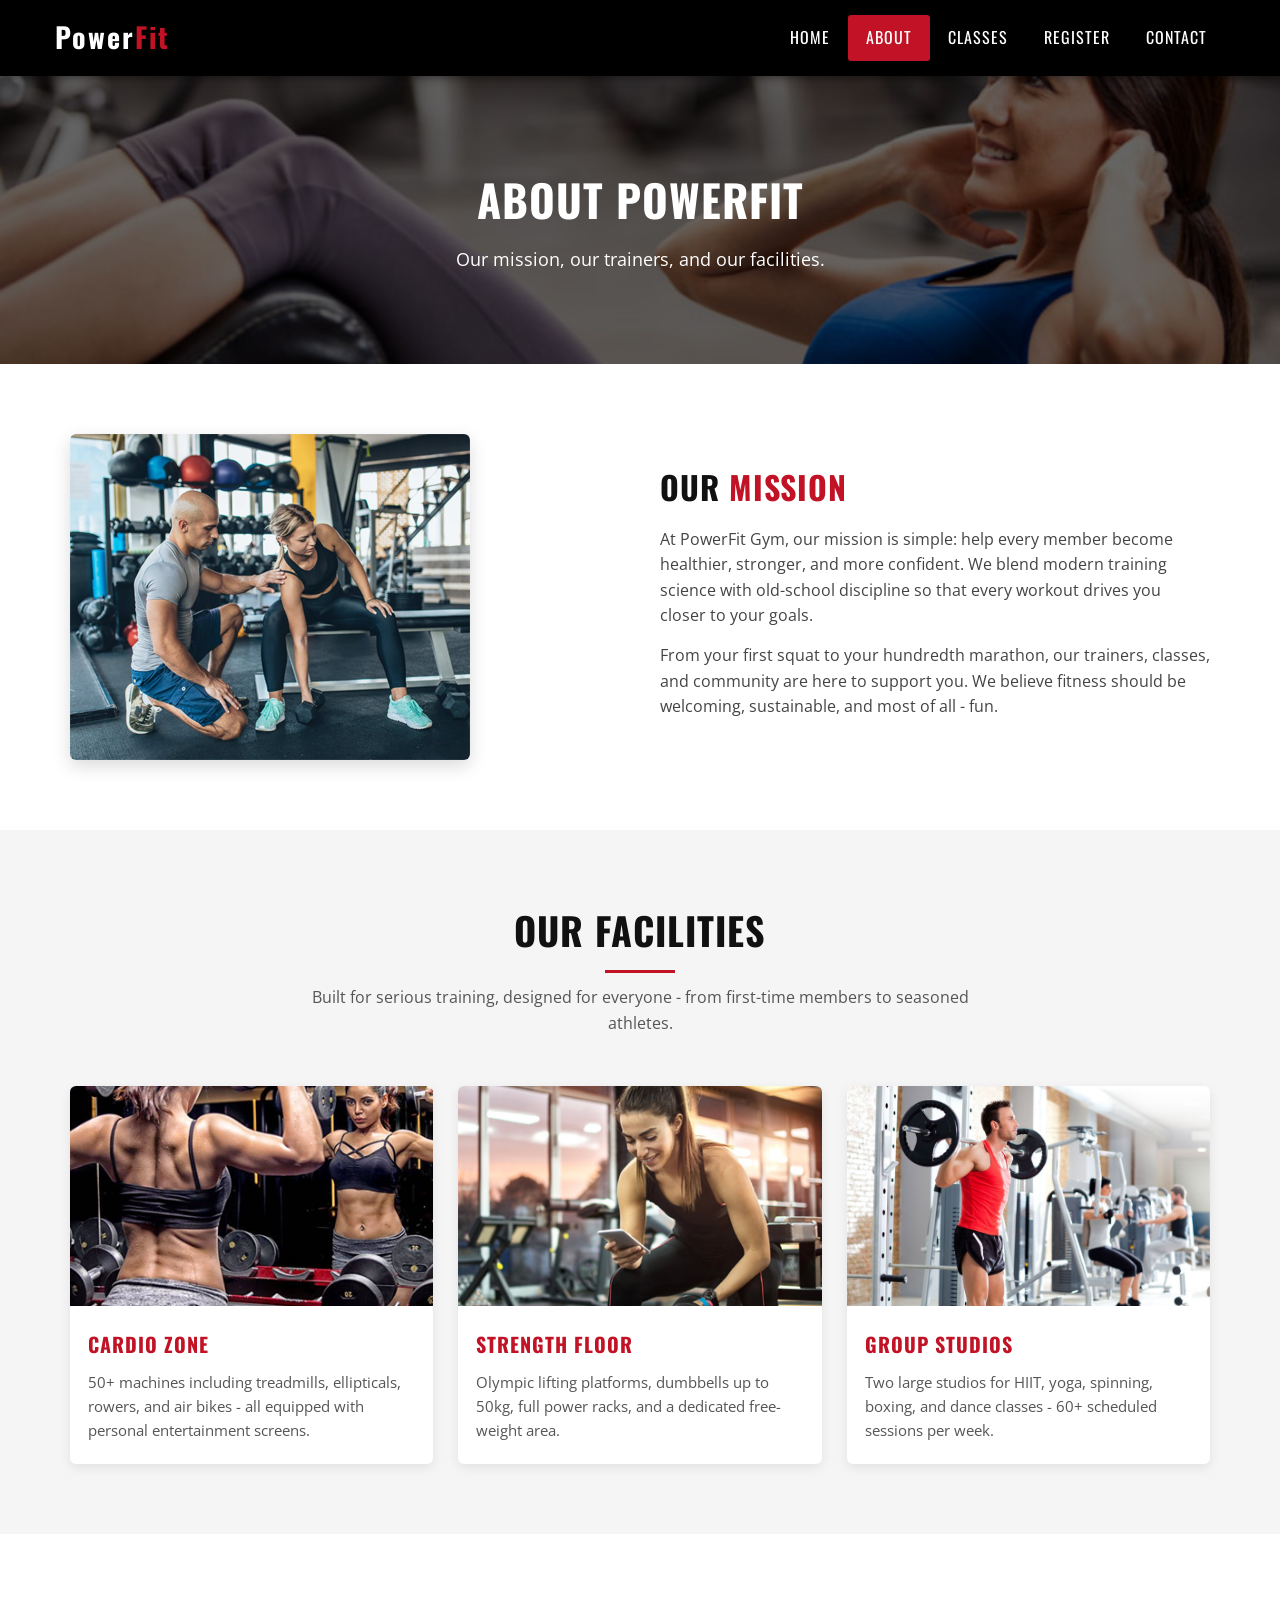
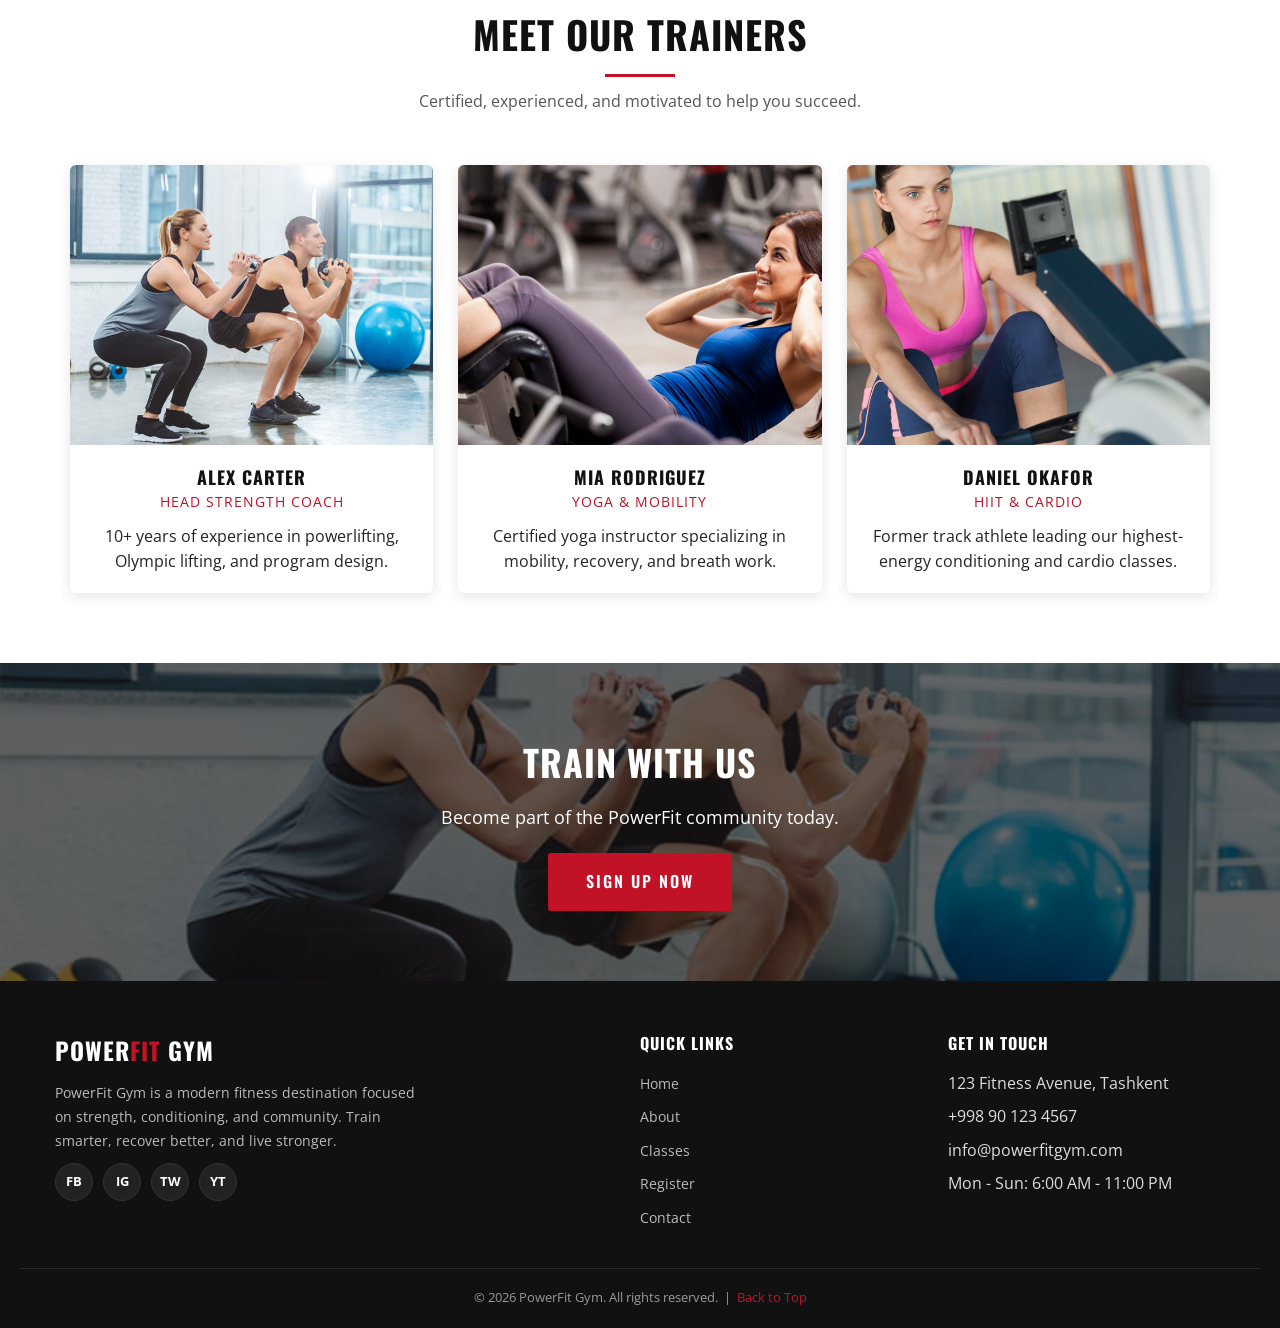
==== about.html @ 99c23273 "Add readme" ====
<!DOCTYPE html>
<html lang="en">
<head>
    <meta charset="UTF-8">
    <meta name="viewport" content="width=device-width, initial-scale=1.0">
    <title>PowerFit Gym | About Us</title>
    <meta name="description" content="Learn about PowerFit Gym - our mission, our trainers, and our world-class facilities.">
    <link rel="stylesheet" href="css/styles.css">
</head>
<body id="top">

    <!-- ============ Header / Navigation ============ -->
    <header class="site-header">
        <div class="header-inner">
            <div class="logo">
                <a href="index.html">Power<span>Fit</span></a>
            </div>
            <div class="ham-burger" aria-label="Toggle menu">
                <span></span>
                <span></span>
                <span></span>
            </div>
            <nav class="main-nav" aria-label="Main navigation">
                <ul>
                    <li><a href="index.html">Home</a></li>
                    <li><a href="about.html">About</a></li>
                    <li><a href="classes.html">Classes</a></li>
                    <li><a href="register.html">Register</a></li>
                    <li><a href="contact.html">Contact</a></li>
                </ul>
            </nav>
        </div>
    </header>

    <!-- ============ Main Content ============ -->
    <main>

        <!-- Page banner -->
        <section class="page-banner">
            <h1>About PowerFit</h1>
            <p>Our mission, our trainers, and our facilities.</p>
        </section>

        <!-- Mission -->
        <section class="bg-white">
            <div class="container">
                <div class="two-column">
                    <img src="assets/about1.jpg" alt="PowerFit Gym facility">
                    <div>
                        <h2>Our <span>Mission</span></h2>
                        <p>At PowerFit Gym, our mission is simple: help every member become healthier, stronger, and more confident. We blend modern training science with old-school discipline so that every workout drives you closer to your goals.</p>
                        <p>From your first squat to your hundredth marathon, our trainers, classes, and community are here to support you. We believe fitness should be welcoming, sustainable, and most of all - fun.</p>
                    </div>
                </div>
            </div>
        </section>

        <!-- Facilities -->
        <section>
            <div class="container">
                <div class="section-title">
                    <h2>Our Facilities</h2>
                    <p>Built for serious training, designed for everyone - from first-time members to seasoned athletes.</p>
                </div>
                <div class="feature-grid">
                    <article class="feature-card">
                        <img src="assets/about2.jpg" alt="Cardio area">
                        <div class="feature-text">
                            <h4>Cardio Zone</h4>
                            <p>50+ machines including treadmills, ellipticals, rowers, and air bikes - all equipped with personal entertainment screens.</p>
                        </div>
                    </article>
                    <article class="feature-card">
                        <img src="assets/about3.jpg" alt="Weight lifting area">
                        <div class="feature-text">
                            <h4>Strength Floor</h4>
                            <p>Olympic lifting platforms, dumbbells up to 50kg, full power racks, and a dedicated free-weight area.</p>
                        </div>
                    </article>
                    <article class="feature-card">
                        <img src="assets/gallery3.jpg" alt="Group fitness studio">
                        <div class="feature-text">
                            <h4>Group Studios</h4>
                            <p>Two large studios for HIIT, yoga, spinning, boxing, and dance classes - 60+ scheduled sessions per week.</p>
                        </div>
                    </article>
                </div>
            </div>
        </section>

        <!-- Trainers -->
        <section class="bg-white">
            <div class="container">
                <div class="section-title">
                    <h2>Meet Our Trainers</h2>
                    <p>Certified, experienced, and motivated to help you succeed.</p>
                </div>
                <div class="trainer-grid">
                    <article class="trainer-card">
                        <img src="assets/gallery1.jpg" alt="Trainer Alex Carter">
                        <div class="trainer-info">
                            <h4>Alex Carter</h4>
                            <p class="role">Head Strength Coach</p>
                            <p>10+ years of experience in powerlifting, Olympic lifting, and program design.</p>
                        </div>
                    </article>
                    <article class="trainer-card">
                        <img src="assets/gallery2.jpg" alt="Trainer Mia Rodriguez">
                        <div class="trainer-info">
                            <h4>Mia Rodriguez</h4>
                            <p class="role">Yoga &amp; Mobility</p>
                            <p>Certified yoga instructor specializing in mobility, recovery, and breath work.</p>
                        </div>
                    </article>
                    <article class="trainer-card">
                        <img src="assets/gallery4.jpg" alt="Trainer Daniel Okafor">
                        <div class="trainer-info">
                            <h4>Daniel Okafor</h4>
                            <p class="role">HIIT &amp; Cardio</p>
                            <p>Former track athlete leading our highest-energy conditioning and cardio classes.</p>
                        </div>
                    </article>
                </div>
            </div>
        </section>

        <!-- CTA -->
        <section class="cta-strip">
            <h2>Train With Us</h2>
            <p>Become part of the PowerFit community today.</p>
            <a href="register.html" class="btn">Sign Up Now</a>
        </section>
    </main>

    <!-- ============ Footer ============ -->
    <footer class="site-footer">
        <div class="footer-inner">
            <div class="footer-brand">
                <h3>Power<span>Fit</span> Gym</h3>
                <p>PowerFit Gym is a modern fitness destination focused on strength, conditioning, and community. Train smarter, recover better, and live stronger.</p>
                <div class="social-links" aria-label="Social media">
                    <a href="#" aria-label="Facebook">FB</a>
                    <a href="#" aria-label="Instagram">IG</a>
                    <a href="#" aria-label="Twitter">TW</a>
                    <a href="#" aria-label="YouTube">YT</a>
                </div>
            </div>
            <div class="footer-col">
                <h4>Quick Links</h4>
                <ul>
                    <li><a href="index.html">Home</a></li>
                    <li><a href="about.html">About</a></li>
                    <li><a href="classes.html">Classes</a></li>
                    <li><a href="register.html">Register</a></li>
                    <li><a href="contact.html">Contact</a></li>
                </ul>
            </div>
            <div class="footer-col">
                <h4>Get In Touch</h4>
                <ul>
                    <li>123 Fitness Avenue, Tashkent</li>
                    <li>+998 90 123 4567</li>
                    <li>info@powerfitgym.com</li>
                    <li>Mon - Sun: 6:00 AM - 11:00 PM</li>
                </ul>
            </div>
        </div>
        <div class="footer-bottom">
            <p>&copy; 2026 PowerFit Gym. All rights reserved. &nbsp;|&nbsp; <a href="#top">Back to Top</a></p>
        </div>
    </footer>

    <a href="#top" class="back-to-top" aria-label="Back to top">&uarr;</a>

    <script src="js/scripts.js"></script>
</body>
</html>
---- css/styles.css ----
/* =========================================================
   PowerFit Gym - Main Stylesheet
   External CSS only (no inline styles, no <style> tags).
   ========================================================= */

@import url('https://fonts.googleapis.com/css2?family=Oswald:wght@300;400;500;600;700&family=Open+Sans:wght@400;600&display=swap');

/* ---------- CSS Reset / Base ---------- */
* {
    box-sizing: border-box;
    margin: 0;
    padding: 0;
}

html {
    scroll-behavior: smooth;
}

body {
    font-family: 'Open Sans', Arial, sans-serif;
    color: #222;
    background-color: #f5f5f5;
    line-height: 1.6;
    overflow-x: hidden;
}

h1, h2, h3, h4, h5, h6 {
    font-family: 'Oswald', sans-serif;
    text-transform: uppercase;
    letter-spacing: 1px;
    color: #111;
}

a {
    text-decoration: none;
    color: inherit;
}

img {
    max-width: 100%;
    display: block;
}

.container {
    max-width: 1170px;
    margin: 0 auto;
    padding: 0 15px;
}

/* ---------- Header & Navigation ---------- */
.site-header {
    position: fixed;
    top: 0;
    left: 0;
    width: 100%;
    z-index: 100;
    background-color: #000000;
    padding: 15px 20px;
    box-shadow: 0 2px 8px rgba(0, 0, 0, 0.4);
}

.site-header .header-inner {
    max-width: 1170px;
    margin: 0 auto;
    display: flex;
    justify-content: space-between;
    align-items: center;
}

.logo a {
    font-family: 'Oswald', sans-serif;
    font-size: 28px;
    font-weight: 700;
    color: #ffffff;
    letter-spacing: 2px;
}

.logo a span {
    color: #c11325;
}

.main-nav ul {
    list-style: none;
    display: flex;
}

.main-nav ul li a {
    display: block;
    padding: 10px 18px;
    color: #ffffff;
    font-family: 'Oswald', sans-serif;
    font-size: 16px;
    text-transform: uppercase;
    letter-spacing: 1px;
    transition: color 0.3s ease, background-color 0.3s ease;
    border-radius: 3px;
}

.main-nav ul li a:hover,
.main-nav ul li a.active {
    background-color: #c11325;
    color: #ffffff;
}

.ham-burger {
    display: none;
    width: 35px;
    height: 28px;
    cursor: pointer;
    flex-direction: column;
    justify-content: space-between;
    z-index: 110;
}

.ham-burger span {
    display: block;
    height: 4px;
    width: 100%;
    background-color: #ffffff;
    border-radius: 2px;
    transition: transform 0.4s ease, opacity 0.4s ease;
}

.ham-burger.active span:nth-child(1) {
    transform: translateY(12px) rotate(45deg);
}

.ham-burger.active span:nth-child(2) {
    opacity: 0;
}

.ham-burger.active span:nth-child(3) {
    transform: translateY(-12px) rotate(-45deg);
}

/* ---------- Page Layout / Hero ---------- */
main {
    padding-top: 75px;
    min-height: calc(100vh - 200px);
}

.hero {
    background-image: linear-gradient(rgba(0, 0, 0, 0.55), rgba(0, 0, 0, 0.55)), url('../assets/home.jpg');
    background-size: cover;
    background-position: center;
    color: #ffffff;
    height: 90vh;
    display: flex;
    align-items: center;
    justify-content: center;
    text-align: center;
    padding: 0 20px;
}

.hero-content h1 {
    color: #ffffff;
    font-size: 56px;
    font-weight: 700;
    margin-bottom: 15px;
}

.hero-content h1 span {
    color: #c11325;
}

.hero-content p {
    font-size: 20px;
    margin-bottom: 30px;
    max-width: 700px;
    margin-left: auto;
    margin-right: auto;
}

/* ---------- Page Banner (used on inner pages) ---------- */
.page-banner {
    background-image: linear-gradient(rgba(0, 0, 0, 0.6), rgba(0, 0, 0, 0.6)), url('../assets/gallery2.jpg');
    background-size: cover;
    background-position: center;
    color: #ffffff;
    text-align: center;
    padding: 90px 20px;
}

.page-banner h1 {
    color: #ffffff;
    font-size: 44px;
    margin-bottom: 10px;
}

.page-banner p {
    font-size: 18px;
}

/* ---------- Buttons ---------- */
.btn {
    display: inline-block;
    padding: 14px 36px;
    background-color: #c11325;
    color: #ffffff;
    font-family: 'Oswald', sans-serif;
    font-size: 16px;
    font-weight: 600;
    text-transform: uppercase;
    letter-spacing: 2px;
    border: 2px solid #c11325;
    border-radius: 3px;
    cursor: pointer;
    transition: background-color 0.3s ease, color 0.3s ease, transform 0.2s ease;
}

.btn:hover {
    background-color: #ffffff;
    color: #c11325;
    transform: translateY(-2px);
}

.btn-secondary {
    background-color: transparent;
    color: #ffffff;
    border-color: #ffffff;
}

.btn-secondary:hover {
    background-color: #ffffff;
    color: #000000;
}

/* ---------- Sections ---------- */
section {
    padding: 70px 0;
}

.section-title {
    text-align: center;
    margin-bottom: 50px;
}

.section-title h2 {
    font-size: 38px;
    color: #111;
    position: relative;
    display: inline-block;
    padding-bottom: 12px;
}

.section-title h2::after {
    content: '';
    position: absolute;
    left: 50%;
    bottom: 0;
    transform: translateX(-50%);
    width: 70px;
    height: 3px;
    background-color: #c11325;
}

.section-title p {
    margin-top: 12px;
    color: #555;
    max-width: 700px;
    margin-left: auto;
    margin-right: auto;
}

/* ---------- About / Feature Cards ---------- */
.feature-grid {
    display: grid;
    grid-template-columns: repeat(3, 1fr);
    gap: 25px;
}

.feature-card {
    background-color: #ffffff;
    border-radius: 6px;
    overflow: hidden;
    box-shadow: 0 4px 12px rgba(0, 0, 0, 0.08);
    transition: transform 0.3s ease, box-shadow 0.3s ease;
}

.feature-card:hover {
    transform: translateY(-8px);
    box-shadow: 0 8px 20px rgba(0, 0, 0, 0.18);
}

.feature-card img {
    width: 100%;
    height: 220px;
    object-fit: cover;
}

.feature-card .feature-text {
    padding: 22px 18px;
}

.feature-card h4 {
    font-size: 20px;
    color: #c11325;
    margin-bottom: 10px;
}

.feature-card p {
    color: #555;
    font-size: 15px;
}

/* ---------- Two-Column Section ---------- */
.two-column {
    display: grid;
    grid-template-columns: 1fr 1fr;
    gap: 40px;
    align-items: center;
}

.two-column img {
    border-radius: 6px;
    box-shadow: 0 6px 18px rgba(0, 0, 0, 0.15);
}

.two-column h2 {
    color: #111;
    font-size: 32px;
    margin-bottom: 15px;
}

.two-column h2 span {
    color: #c11325;
}

.two-column p {
    color: #444;
    margin-bottom: 14px;
}

/* ---------- Trainer Cards ---------- */
.trainer-grid {
    display: grid;
    grid-template-columns: repeat(3, 1fr);
    gap: 25px;
}

.trainer-card {
    background-color: #ffffff;
    border-radius: 6px;
    overflow: hidden;
    text-align: center;
    box-shadow: 0 4px 14px rgba(0, 0, 0, 0.1);
    transition: transform 0.3s ease;
}

.trainer-card:hover {
    transform: scale(1.03);
}

.trainer-card img {
    width: 100%;
    height: 280px;
    object-fit: cover;
}

.trainer-card .trainer-info {
    padding: 18px;
}

.trainer-card h4 {
    color: #111;
    font-size: 18px;
}

.trainer-card .role {
    color: #c11325;
    font-size: 14px;
    margin-bottom: 10px;
    text-transform: uppercase;
    letter-spacing: 1px;
}

/* ---------- Classes Cards ---------- */
.class-grid {
    display: grid;
    grid-template-columns: repeat(3, 1fr);
    gap: 25px;
}

.class-card {
    position: relative;
    background-color: #ffffff;
    border-radius: 6px;
    overflow: hidden;
    box-shadow: 0 4px 12px rgba(0, 0, 0, 0.1);
    transition: transform 0.3s ease, box-shadow 0.3s ease;
}

.class-card:hover {
    transform: translateY(-6px);
    box-shadow: 0 10px 22px rgba(0, 0, 0, 0.18);
}

.class-card img {
    width: 100%;
    height: 220px;
    object-fit: cover;
}

.class-card .class-info {
    padding: 20px;
}

.class-card h3 {
    font-size: 22px;
    color: #111;
    margin-bottom: 8px;
}

.class-card .class-tag {
    display: inline-block;
    background-color: #c11325;
    color: #ffffff;
    padding: 4px 10px;
    border-radius: 3px;
    font-size: 12px;
    text-transform: uppercase;
    letter-spacing: 1px;
    margin-bottom: 10px;
}

.class-card p {
    color: #555;
    font-size: 15px;
}

/* ---------- Pricing Plans ---------- */
.plan-grid {
    display: grid;
    grid-template-columns: repeat(3, 1fr);
    gap: 25px;
}

.plan-card {
    background-color: #ffffff;
    border-radius: 6px;
    overflow: hidden;
    box-shadow: 0 4px 14px rgba(0, 0, 0, 0.1);
    text-align: center;
    transition: transform 0.3s ease;
}

.plan-card:hover {
    transform: translateY(-6px);
}

.plan-card .plan-header {
    background-color: #111;
    color: #ffffff;
    padding: 25px 15px;
}

.plan-card .plan-header h3 {
    color: #ffffff;
    font-size: 22px;
    margin-bottom: 8px;
}

.plan-card .plan-price {
    font-size: 36px;
    color: #c11325;
    font-family: 'Oswald', sans-serif;
    font-weight: 700;
}

.plan-card .plan-price small {
    font-size: 14px;
    color: #ddd;
}

.plan-card ul {
    list-style: none;
    padding: 25px 20px;
}

.plan-card ul li {
    padding: 8px 0;
    border-bottom: 1px solid #eee;
    color: #444;
    font-size: 15px;
}

.plan-card ul li:last-child {
    border-bottom: none;
}

.plan-card .plan-cta {
    padding: 0 20px 25px;
}

/* ---------- Form Page ---------- */
.form-section {
    background-color: #ffffff;
    padding: 50px 0;
}

.form-card {
    max-width: 760px;
    margin: 0 auto;
    background-color: #ffffff;
    padding: 35px 40px;
    border-radius: 8px;
    box-shadow: 0 6px 22px rgba(0, 0, 0, 0.1);
    border-top: 5px solid #c11325;
}

.form-card h2 {
    text-align: center;
    margin-bottom: 8px;
}

.form-card .form-intro {
    text-align: center;
    color: #555;
    margin-bottom: 28px;
}

.form-group {
    margin-bottom: 20px;
}

.form-group label {
    display: block;
    margin-bottom: 8px;
    font-weight: 600;
    color: #222;
    font-family: 'Oswald', sans-serif;
    text-transform: uppercase;
    font-size: 14px;
    letter-spacing: 1px;
}

.form-group input[type="text"],
.form-group input[type="email"],
.form-group input[type="number"],
.form-group input[type="tel"],
.form-group select,
.form-group textarea {
    width: 100%;
    padding: 12px 14px;
    border: 1px solid #ccc;
    border-radius: 4px;
    font-size: 15px;
    font-family: 'Open Sans', sans-serif;
    transition: border-color 0.3s ease, box-shadow 0.3s ease;
}

.form-group input:focus,
.form-group select:focus,
.form-group textarea:focus {
    outline: none;
    border-color: #c11325;
    box-shadow: 0 0 0 3px rgba(193, 19, 37, 0.15);
}

.form-group textarea {
    resize: vertical;
    min-height: 110px;
}

.radio-group,
.checkbox-group {
    display: flex;
    flex-wrap: wrap;
    gap: 14px;
}

.radio-group label,
.checkbox-group label {
    display: inline-flex;
    align-items: center;
    gap: 8px;
    background-color: #f7f7f7;
    padding: 10px 16px;
    border-radius: 4px;
    border: 1px solid #ddd;
    font-family: 'Open Sans', sans-serif;
    text-transform: none;
    letter-spacing: 0;
    font-size: 15px;
    font-weight: 400;
    cursor: pointer;
    transition: background-color 0.2s ease, border-color 0.2s ease;
}

.radio-group label:hover,
.checkbox-group label:hover {
    background-color: #fff0f1;
    border-color: #c11325;
}

.form-buttons {
    display: flex;
    justify-content: center;
    gap: 14px;
    margin-top: 28px;
    flex-wrap: wrap;
}

.btn-reset {
    background-color: #555;
    border-color: #555;
}

.btn-reset:hover {
    background-color: #ffffff;
    color: #555;
    border-color: #555;
}

/* ---------- Contact Page ---------- */
.contact-grid {
    display: grid;
    grid-template-columns: repeat(3, 1fr);
    gap: 25px;
}

.contact-card {
    background-color: #ffffff;
    padding: 30px 20px;
    text-align: center;
    border-radius: 6px;
    box-shadow: 0 4px 14px rgba(0, 0, 0, 0.08);
    transition: transform 0.3s ease, box-shadow 0.3s ease;
}

.contact-card:hover {
    transform: translateY(-5px);
    box-shadow: 0 8px 20px rgba(0, 0, 0, 0.15);
}

.contact-card .icon {
    width: 64px;
    height: 64px;
    line-height: 64px;
    margin: 0 auto 15px;
    background-color: #c11325;
    color: #ffffff;
    border-radius: 50%;
    font-size: 28px;
    font-weight: 700;
}

.contact-card h4 {
    margin-bottom: 8px;
    color: #111;
    font-size: 20px;
}

.contact-card p {
    color: #555;
    font-size: 15px;
}

.map-wrapper {
    margin-top: 40px;
    border-radius: 6px;
    overflow: hidden;
    box-shadow: 0 4px 14px rgba(0, 0, 0, 0.1);
}

.map-wrapper iframe,
.map-wrapper .map-placeholder {
    width: 100%;
    height: 320px;
    border: none;
    display: block;
}

.map-placeholder {
    background-image: linear-gradient(rgba(0, 0, 0, 0.35), rgba(0, 0, 0, 0.35)), url('../assets/gallery3.jpg');
    background-size: cover;
    background-position: center;
    color: #ffffff;
    display: flex;
    align-items: center;
    justify-content: center;
    font-family: 'Oswald', sans-serif;
    font-size: 22px;
    letter-spacing: 1px;
}

/* ---------- Summary Page ---------- */
.summary-section {
    background-color: #ffffff;
    padding: 50px 0;
}

.summary-card {
    max-width: 760px;
    margin: 0 auto;
    background-color: #ffffff;
    padding: 35px 40px;
    border-radius: 8px;
    box-shadow: 0 6px 22px rgba(0, 0, 0, 0.1);
    border-top: 5px solid #c11325;
}

.summary-card h2 {
    text-align: center;
    margin-bottom: 12px;
}

.summary-card .summary-intro {
    text-align: center;
    color: #555;
    margin-bottom: 25px;
}

.summary-table {
    width: 100%;
    border-collapse: collapse;
    margin-top: 10px;
}

.summary-table th,
.summary-table td {
    text-align: left;
    padding: 12px 16px;
    border-bottom: 1px solid #eee;
    font-size: 15px;
}

.summary-table th {
    background-color: #111;
    color: #ffffff;
    font-family: 'Oswald', sans-serif;
    text-transform: uppercase;
    letter-spacing: 1px;
    font-size: 14px;
}

.summary-table tr:nth-child(even) td {
    background-color: #f7f7f7;
}

.summary-empty {
    text-align: center;
    padding: 30px;
    color: #888;
    font-style: italic;
}

.summary-actions {
    margin-top: 28px;
    display: flex;
    justify-content: center;
    gap: 14px;
    flex-wrap: wrap;
}

/* ---------- Call to Action Strip ---------- */
.cta-strip {
    background-image: linear-gradient(rgba(0, 0, 0, 0.6), rgba(0, 0, 0, 0.6)), url('../assets/gallery1.jpg');
    background-size: cover;
    background-position: center;
    color: #ffffff;
    text-align: center;
    padding: 70px 20px;
}

.cta-strip h2 {
    color: #ffffff;
    font-size: 36px;
    margin-bottom: 12px;
}

.cta-strip p {
    margin-bottom: 22px;
    font-size: 18px;
}

/* ---------- Gallery Strip ---------- */
.gallery-strip {
    display: grid;
    grid-template-columns: repeat(4, 1fr);
    gap: 8px;
    padding: 0;
}

.gallery-strip img {
    width: 100%;
    height: 220px;
    object-fit: cover;
    transition: transform 0.4s ease, filter 0.4s ease;
}

.gallery-strip img:hover {
    transform: scale(1.05);
    filter: brightness(0.85);
}

/* ---------- Footer ---------- */
.site-footer {
    background-color: #111;
    color: #ddd;
    padding: 50px 20px 20px;
}

.footer-inner {
    max-width: 1170px;
    margin: 0 auto;
    display: grid;
    grid-template-columns: 2fr 1fr 1fr;
    gap: 30px;
}

.footer-brand h3 {
    color: #ffffff;
    margin-bottom: 12px;
    font-size: 24px;
}

.footer-brand h3 span {
    color: #c11325;
}

.footer-brand p {
    color: #bbb;
    font-size: 14px;
    line-height: 1.7;
    max-width: 360px;
}

.footer-col h4 {
    color: #ffffff;
    margin-bottom: 14px;
    font-size: 16px;
    letter-spacing: 1px;
}

.footer-col ul {
    list-style: none;
}

.footer-col ul li {
    margin-bottom: 8px;
}

.footer-col ul li a {
    color: #bbb;
    font-size: 14px;
    transition: color 0.2s ease;
}

.footer-col ul li a:hover {
    color: #c11325;
}

.social-links {
    display: flex;
    gap: 10px;
    margin-top: 10px;
}

.social-links a {
    display: inline-flex;
    align-items: center;
    justify-content: center;
    width: 38px;
    height: 38px;
    background-color: #222;
    color: #ffffff;
    border-radius: 50%;
    font-size: 13px;
    font-weight: 700;
    transition: background-color 0.3s ease, transform 0.3s ease;
    border: 1px solid #333;
}

.social-links a:hover {
    background-color: #c11325;
    transform: translateY(-3px);
}

.footer-bottom {
    border-top: 1px solid #2a2a2a;
    margin-top: 30px;
    padding-top: 18px;
    text-align: center;
    color: #999;
    font-size: 13px;
}

.footer-bottom a {
    color: #c11325;
}

/* ---------- Back to Top ---------- */
.back-to-top {
    position: fixed;
    bottom: 24px;
    right: 24px;
    background-color: #c11325;
    color: #ffffff;
    width: 46px;
    height: 46px;
    border-radius: 50%;
    display: none;
    align-items: center;
    justify-content: center;
    text-decoration: none;
    font-family: 'Oswald', sans-serif;
    font-weight: 700;
    box-shadow: 0 4px 12px rgba(0, 0, 0, 0.3);
    z-index: 99;
    transition: background-color 0.3s ease, transform 0.3s ease;
    cursor: pointer;
    border: none;
}

.back-to-top:hover {
    background-color: #911019;
    transform: translateY(-3px);
}

.back-to-top.visible {
    display: flex;
}

/* ---------- Utility Classes ---------- */
.bg-white {
    background-color: #ffffff;
}

.no-padding {
    padding: 0;
}

.text-accent {
    color: #c11325;
}

.text-center {
    text-align: center;
}

.error-box {
    display: none;
    background-color: #fff0f1;
    border-left: 4px solid #c11325;
    color: #911019;
    padding: 14px 18px;
    border-radius: 4px;
    margin-bottom: 18px;
    font-size: 14px;
}

.error-box ul {
    margin: 0;
    padding-left: 20px;
}

/* ---------- Responsive ---------- */
@media (max-width: 992px) {
    .hero-content h1 { font-size: 42px; }
    .feature-grid,
    .trainer-grid,
    .class-grid,
    .plan-grid,
    .contact-grid {
        grid-template-columns: repeat(2, 1fr);
    }
    .gallery-strip { grid-template-columns: repeat(2, 1fr); }
    .footer-inner { grid-template-columns: 1fr 1fr; }
}

@media (max-width: 768px) {
    .ham-burger { display: flex; }

    .main-nav {
        position: fixed;
        top: 0;
        right: 0;
        width: 260px;
        height: 100vh;
        background-color: #c11325;
        padding: 80px 0 20px;
        transform: translateX(100%);
        transition: transform 0.4s ease;
    }

    .main-nav.open {
        transform: translateX(0);
    }

    .main-nav ul {
        flex-direction: column;
    }

    .main-nav ul li a {
        font-size: 18px;
        padding: 14px 24px;
        border-radius: 0;
    }

    .main-nav ul li a:hover,
    .main-nav ul li a.active {
        background-color: rgba(0, 0, 0, 0.25);
    }

    .hero { height: 75vh; }
    .hero-content h1 { font-size: 34px; }
    .hero-content p { font-size: 16px; }

    .two-column {
        grid-template-columns: 1fr;
    }

    .feature-grid,
    .trainer-grid,
    .class-grid,
    .plan-grid,
    .contact-grid {
        grid-template-columns: 1fr;
    }

    .footer-inner { grid-template-columns: 1fr; }

    .form-card,
    .summary-card {
        padding: 25px 20px;
    }

    .section-title h2 { font-size: 28px; }
}

@media (max-width: 480px) {
    .hero-content h1 { font-size: 28px; }
    .page-banner h1 { font-size: 30px; }
    .gallery-strip { grid-template-columns: 1fr; }
}
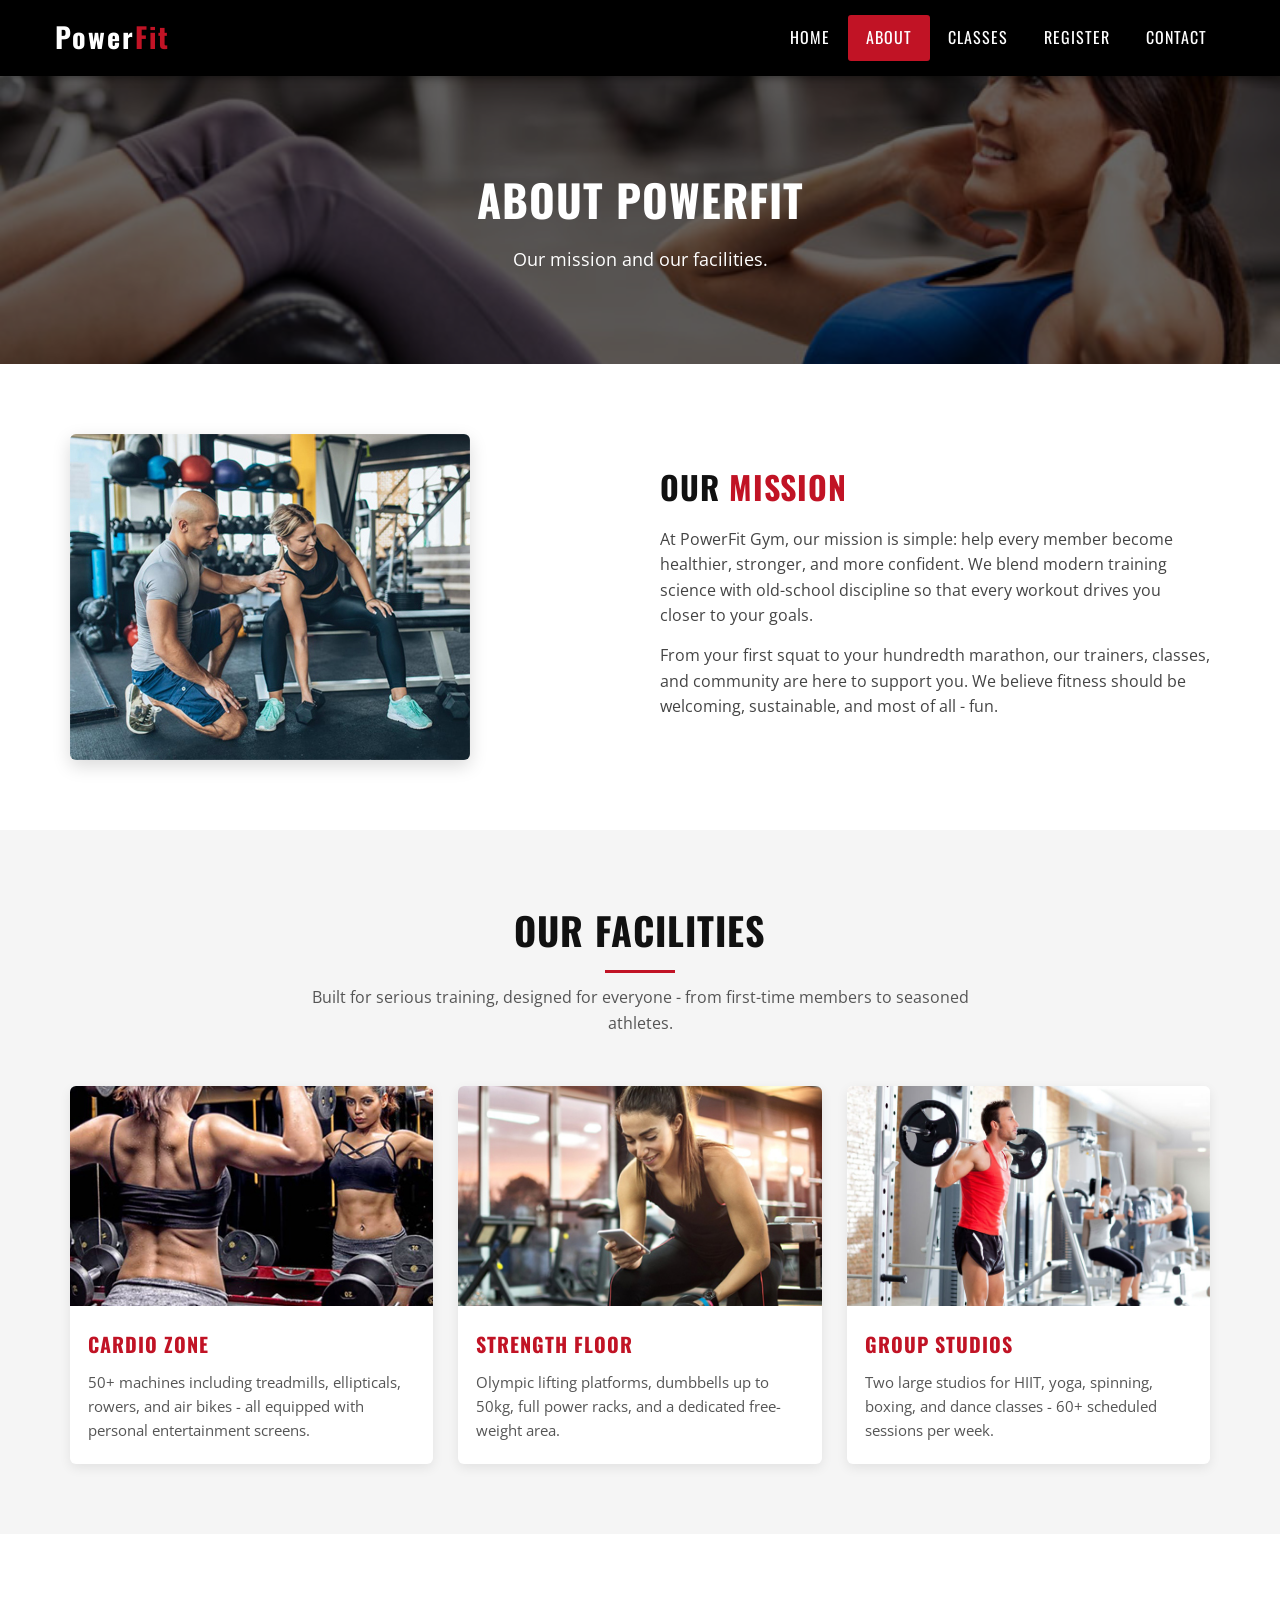
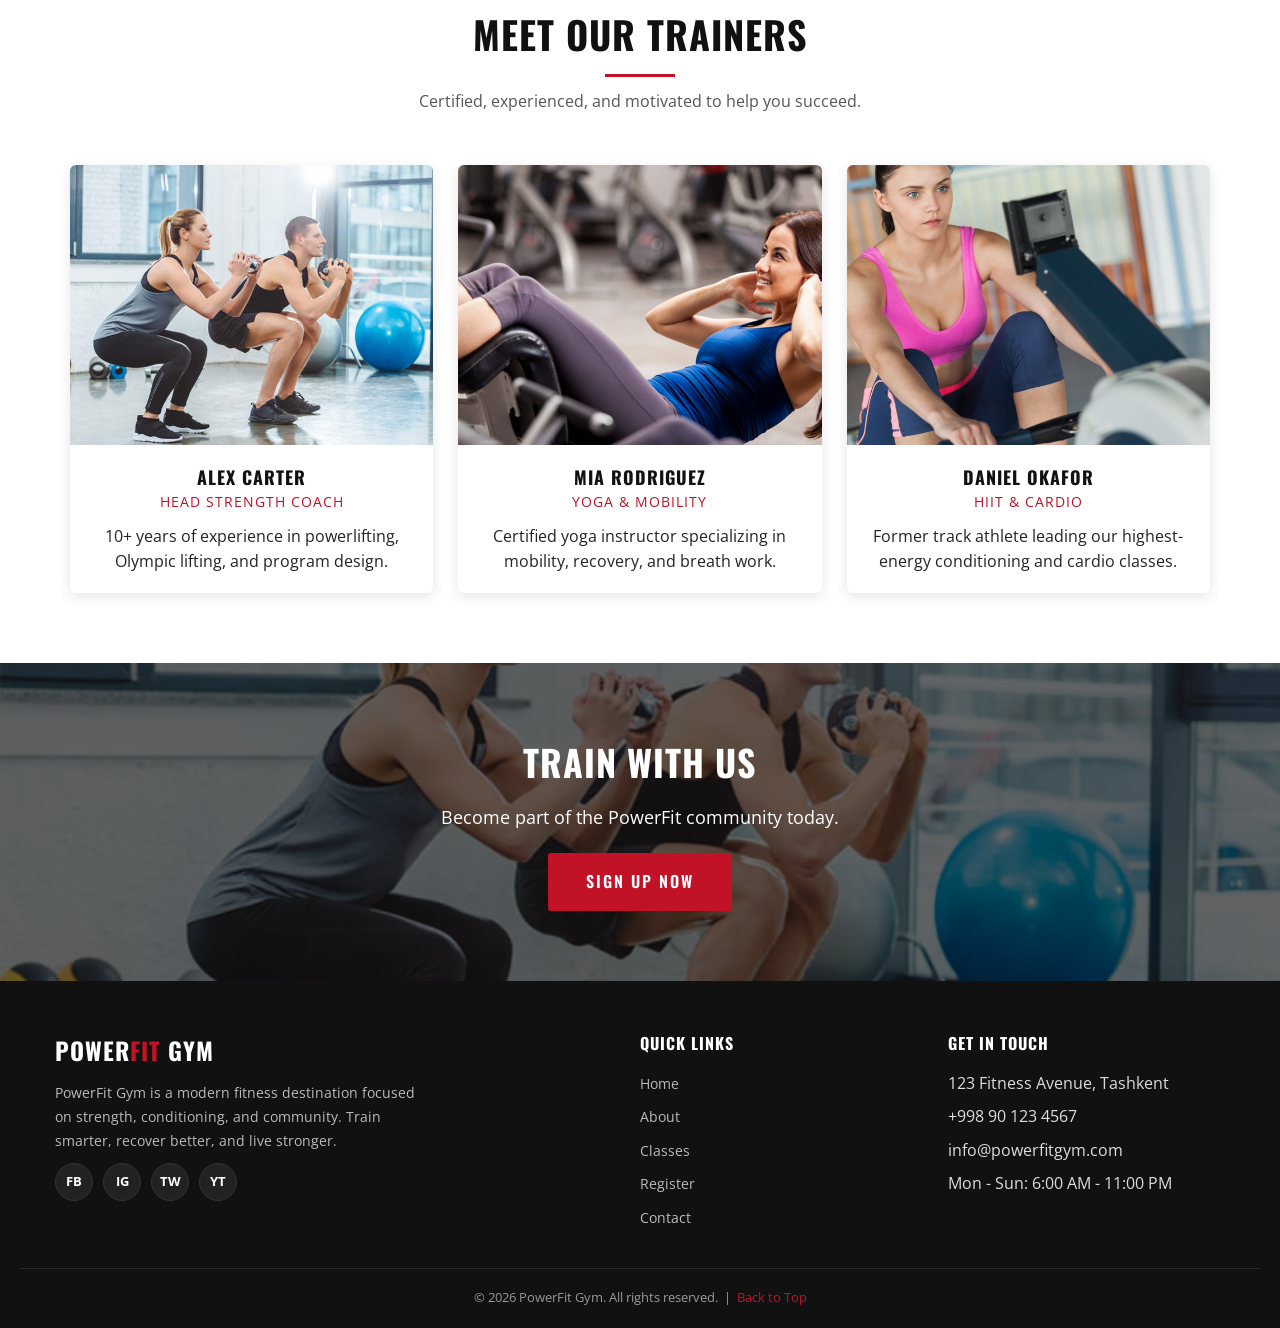
==== commit a044caaf: "\Data updated" ====
--- a/about.html
+++ b/about.html
@@ -9,7 +9,6 @@
 </head>
 <body id="top">
 
-    <!-- ============ Header / Navigation ============ -->
     <header class="site-header">
         <div class="header-inner">
             <div class="logo">
@@ -38,7 +37,7 @@
         <!-- Page banner -->
         <section class="page-banner">
             <h1>About PowerFit</h1>
-            <p>Our mission, our trainers, and our facilities.</p>
+            <p>Our mission and our facilities.</p>
         </section>
 
         <!-- Mission -->
--- a/css/styles.css
+++ b/css/styles.css
@@ -5,7 +5,6 @@
 
 @import url('https://fonts.googleapis.com/css2?family=Oswald:wght@300;400;500;600;700&family=Open+Sans:wght@400;600&display=swap');
 
-/* ---------- CSS Reset / Base ---------- */
 * {
     box-sizing: border-box;
     margin: 0;
@@ -133,7 +132,7 @@
     transform: translateY(-12px) rotate(-45deg);
 }
 
-/* ---------- Page Layout / Hero ---------- */
+
 main {
     padding-top: 75px;
     min-height: calc(100vh - 200px);
@@ -160,7 +159,7 @@
 }
 
 .hero-content h1 span {
-    color: #c11325;
+    color: #c15325;
 }
 
 .hero-content p {
@@ -171,9 +170,8 @@
     margin-right: auto;
 }
 
-/* ---------- Page Banner (used on inner pages) ---------- */
 .page-banner {
-    background-image: linear-gradient(rgba(0, 0, 0, 0.6), rgba(0, 0, 0, 0.6)), url('../assets/gallery2.jpg');
+    background-image: linear-gradient(rgba(0,0,0,0.6),rgba(0,0,0,0.6)),url('../assets/gallery2.jpg');
     background-size: cover;
     background-position: center;
     color: #ffffff;
@@ -225,7 +223,7 @@
     color: #000000;
 }
 
-/* ---------- Sections ---------- */
+
 section {
     padding: 70px 0;
 }
@@ -262,7 +260,7 @@
     margin-right: auto;
 }
 
-/* ---------- About / Feature Cards ---------- */
+
 .feature-grid {
     display: grid;
     grid-template-columns: repeat(3, 1fr);
@@ -303,7 +301,7 @@
     font-size: 15px;
 }
 
-/* ---------- Two-Column Section ---------- */
+
 .two-column {
     display: grid;
     grid-template-columns: 1fr 1fr;
@@ -331,7 +329,7 @@
     margin-bottom: 14px;
 }
 
-/* ---------- Trainer Cards ---------- */
+
 .trainer-grid {
     display: grid;
     grid-template-columns: repeat(3, 1fr);
@@ -374,7 +372,7 @@
     letter-spacing: 1px;
 }
 
-/* ---------- Classes Cards ---------- */
+
 .class-grid {
     display: grid;
     grid-template-columns: repeat(3, 1fr);
@@ -428,7 +426,7 @@
     font-size: 15px;
 }
 
-/* ---------- Pricing Plans ---------- */
+
 .plan-grid {
     display: grid;
     grid-template-columns: repeat(3, 1fr);
@@ -492,7 +490,7 @@
     padding: 0 20px 25px;
 }
 
-/* ---------- Form Page ---------- */
+
 .form-section {
     background-color: #ffffff;
     padding: 50px 0;
@@ -612,7 +610,7 @@
     border-color: #555;
 }
 
-/* ---------- Contact Page ---------- */
+
 .contact-grid {
     display: grid;
     grid-template-columns: repeat(3, 1fr);
@@ -684,7 +682,7 @@
     letter-spacing: 1px;
 }
 
-/* ---------- Summary Page ---------- */
+
 .summary-section {
     background-color: #ffffff;
     padding: 50px 0;
@@ -753,7 +751,7 @@
     flex-wrap: wrap;
 }
 
-/* ---------- Call to Action Strip ---------- */
+
 .cta-strip {
     background-image: linear-gradient(rgba(0, 0, 0, 0.6), rgba(0, 0, 0, 0.6)), url('../assets/gallery1.jpg');
     background-size: cover;
@@ -774,7 +772,7 @@
     font-size: 18px;
 }
 
-/* ---------- Gallery Strip ---------- */
+
 .gallery-strip {
     display: grid;
     grid-template-columns: repeat(4, 1fr);
@@ -791,15 +789,16 @@
 
 .gallery-strip img:hover {
     transform: scale(1.05);
-    filter: brightness(0.85);
-}
-
-/* ---------- Footer ---------- */
+    filter: brightness(0.75);
+}
+
+
 .site-footer {
     background-color: #111;
     color: #ddd;
     padding: 50px 20px 20px;
 }
+
 
 .footer-inner {
     max-width: 1170px;
@@ -877,6 +876,7 @@
     transform: translateY(-3px);
 }
 
+
 .footer-bottom {
     border-top: 1px solid #2a2a2a;
     margin-top: 30px;
@@ -890,7 +890,7 @@
     color: #c11325;
 }
 
-/* ---------- Back to Top ---------- */
+
 .back-to-top {
     position: fixed;
     bottom: 24px;
@@ -914,7 +914,7 @@
 }
 
 .back-to-top:hover {
-    background-color: #911019;
+    background-color: #915019;
     transform: translateY(-3px);
 }
 
@@ -922,7 +922,7 @@
     display: flex;
 }
 
-/* ---------- Utility Classes ---------- */
+
 .bg-white {
     background-color: #ffffff;
 }
@@ -955,7 +955,7 @@
     padding-left: 20px;
 }
 
-/* ---------- Responsive ---------- */
+
 @media (max-width: 992px) {
     .hero-content h1 { font-size: 42px; }
     .feature-grid,
@@ -1032,5 +1032,5 @@
 @media (max-width: 480px) {
     .hero-content h1 { font-size: 28px; }
     .page-banner h1 { font-size: 30px; }
-    .gallery-strip { grid-template-columns: 1fr; }
-}
+    .gallery-strip { grid-template-columns: 1fr}
+}
